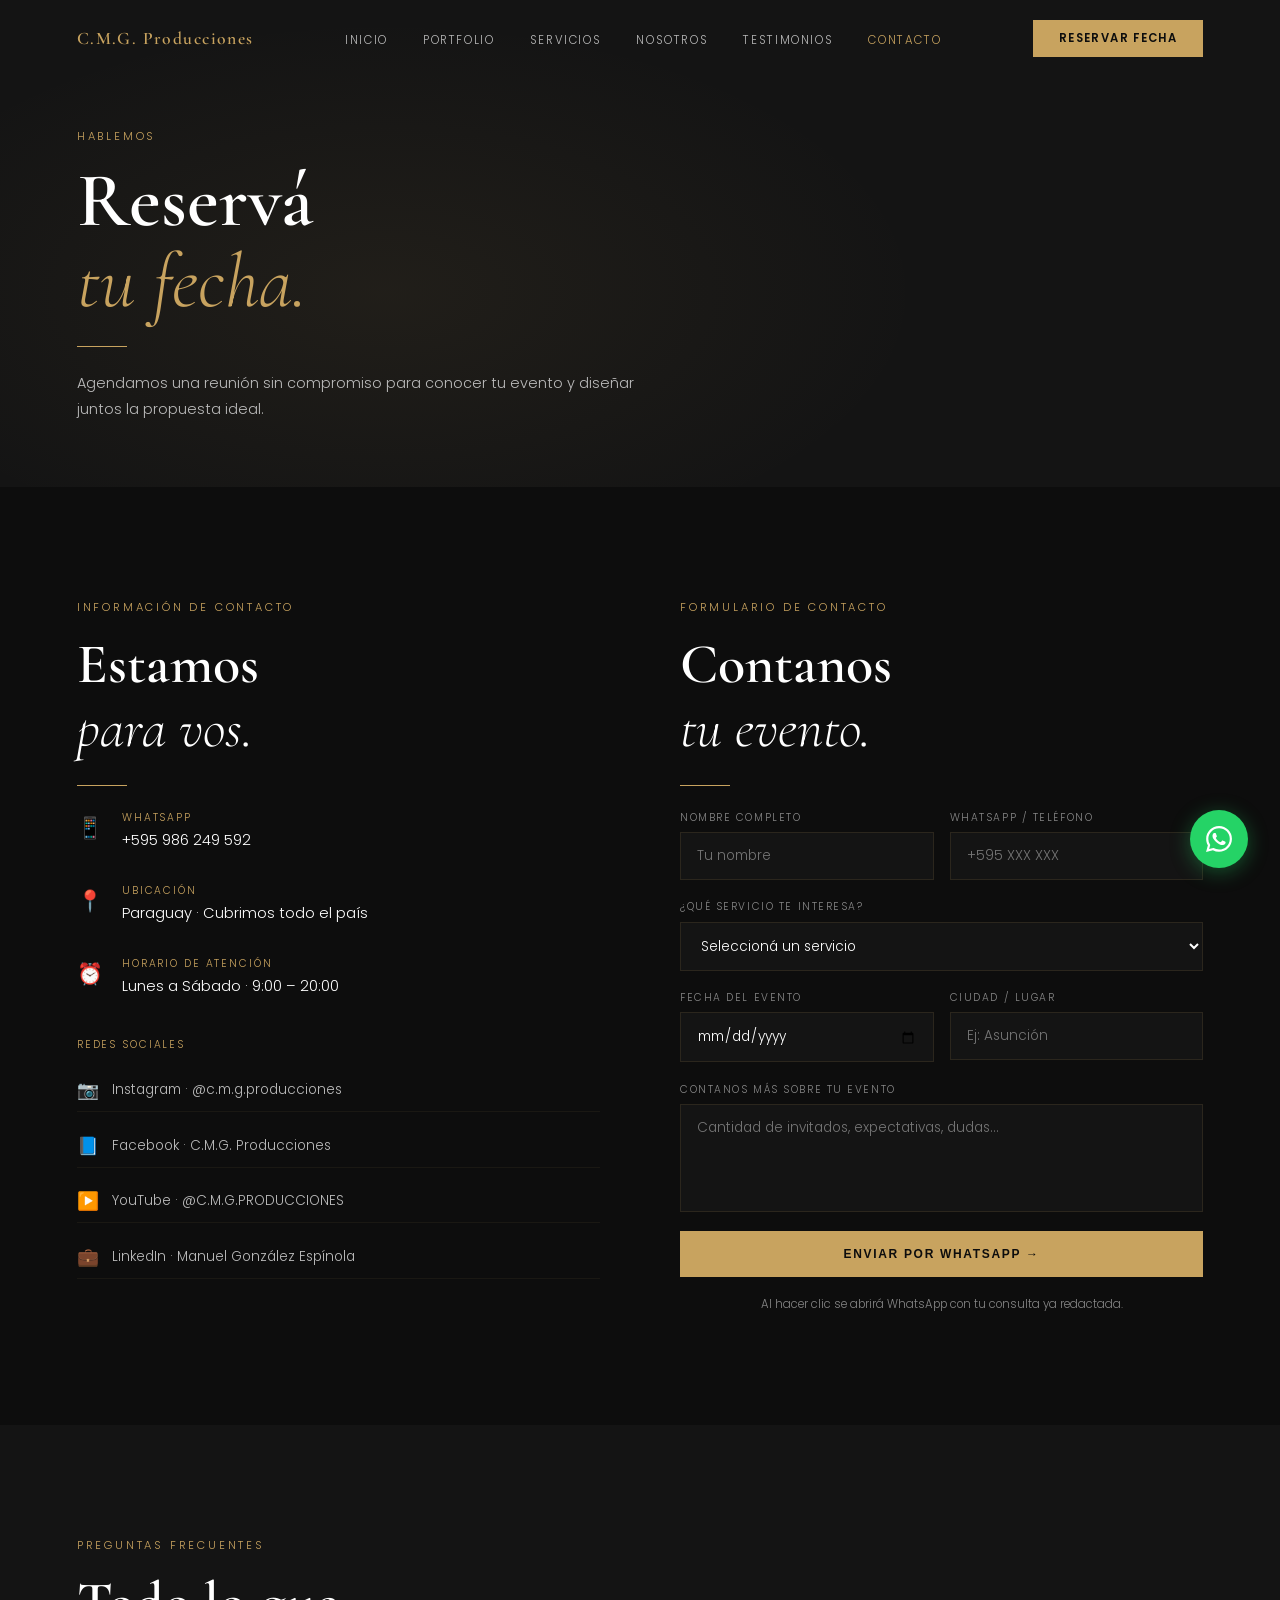
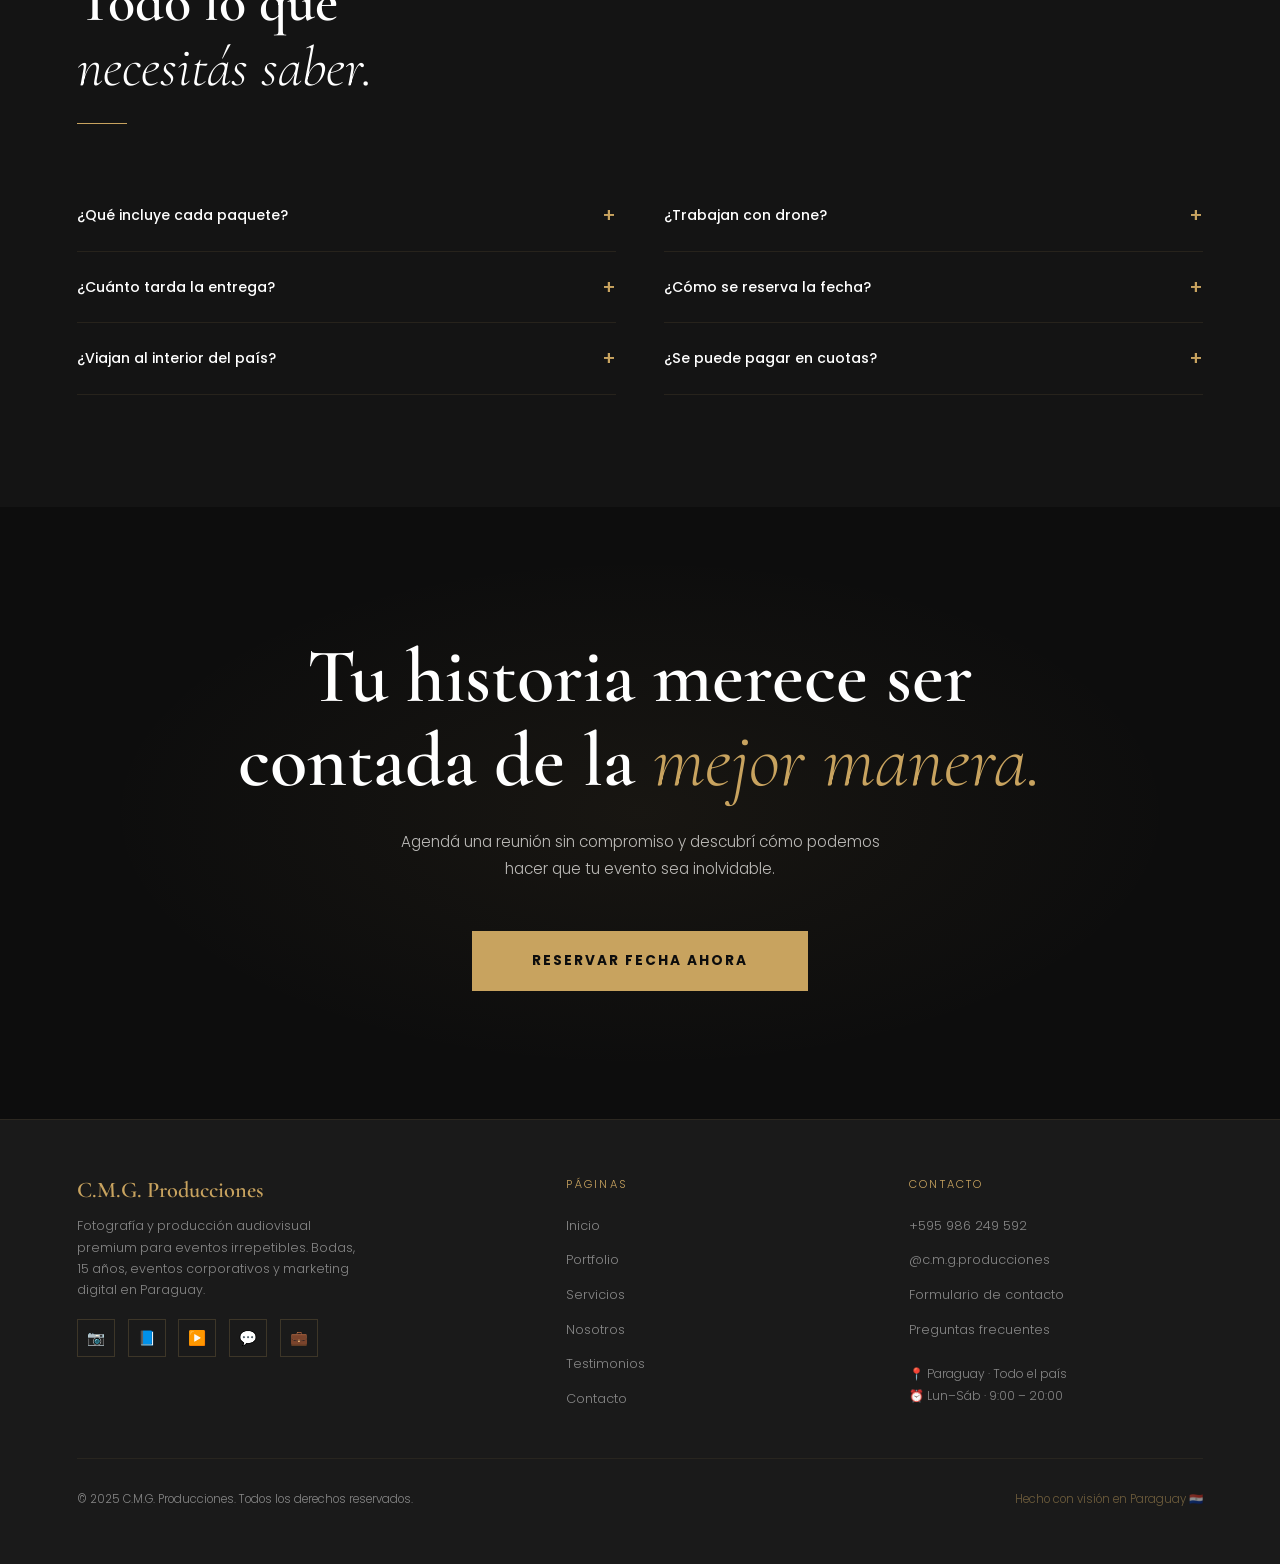
==== contacto.html @ 480449d8 "Add files via upload" ====
<!DOCTYPE html>
<html lang="es">
<head>
<meta charset="UTF-8">
<meta name="viewport" content="width=device-width, initial-scale=1.0">
<title>Contacto | C.M.G. Producciones</title>
<link rel="stylesheet" href="style.css">
<style>
#contacto-main{display:grid;grid-template-columns:1fr 1fr;gap:5rem;padding:7rem 6vw;background:var(--dark);}
.contact-info{display:flex;flex-direction:column;gap:2rem;}
.contact-item{display:flex;gap:1.2rem;align-items:flex-start;}
.contact-icon{font-size:1.3rem;flex-shrink:0;margin-top:2px;}
.contact-label{font-size:0.65rem;letter-spacing:0.18em;text-transform:uppercase;color:var(--gold);margin-bottom:4px;}
.contact-value{font-size:0.92rem;color:var(--white);}
.contact-value a{color:var(--white);text-decoration:none;transition:color 0.3s;}
.contact-value a:hover{color:var(--gold);}
.social-list{display:flex;flex-direction:column;gap:0.8rem;margin-top:1rem;}
.social-link{display:flex;align-items:center;gap:0.8rem;text-decoration:none;color:var(--gray-light);font-size:0.85rem;transition:color 0.3s;padding:0.5rem 0;border-bottom:1px solid rgba(200,163,95,0.07);}
.social-link:hover{color:var(--gold);}
.social-link span:first-child{font-size:1.1rem;}

/* Form */
.contact-form{display:flex;flex-direction:column;gap:1.2rem;}
.form-row{display:grid;grid-template-columns:1fr 1fr;gap:1rem;}
.form-group{display:flex;flex-direction:column;gap:0.4rem;}
.form-group label{font-size:0.65rem;letter-spacing:0.15em;text-transform:uppercase;color:var(--gray);}
.form-group input,.form-group select,.form-group textarea{background:var(--dark-2);border:1px solid rgba(200,163,95,0.12);color:var(--white);padding:13px 16px;font-family:'Poppins',sans-serif;font-size:0.85rem;font-weight:300;outline:none;transition:border-color 0.3s;width:100%;}
.form-group input:focus,.form-group select:focus,.form-group textarea:focus{border-color:var(--gold);}
.form-group select option{background:var(--dark-2);}
.form-group textarea{resize:none;}

/* FAQ */
#faq{padding:7rem 6vw;background:var(--dark-2);}
.faq-grid{display:grid;grid-template-columns:1fr 1fr;gap:3rem;margin-top:3.5rem;}
.faq-item{border-bottom:1px solid rgba(200,163,95,0.1);}
.faq-q{width:100%;background:none;border:none;color:var(--white);font-family:'Poppins',sans-serif;font-size:0.88rem;font-weight:500;text-align:left;padding:1.3rem 0;cursor:pointer;display:flex;justify-content:space-between;align-items:center;gap:1rem;transition:color 0.3s;}
.faq-q:hover{color:var(--gold);}
.faq-icon{color:var(--gold);font-size:1.2rem;flex-shrink:0;transition:transform 0.3s;}
.faq-a{max-height:0;overflow:hidden;font-size:0.82rem;color:var(--gray);line-height:1.85;transition:max-height 0.4s ease,padding 0.3s;}
.faq-item.open .faq-a{max-height:200px;padding-bottom:1.2rem;}
.faq-item.open .faq-icon{transform:rotate(45deg);}

/* CTA final */
#cta-final{padding:8rem 6vw;background:var(--dark);text-align:center;position:relative;overflow:hidden;}
#cta-final::before{content:'';position:absolute;inset:0;background:radial-gradient(ellipse 60% 60% at 50% 50%,rgba(200,163,95,0.06) 0%,transparent 70%);}
.cta-title{font-family:'Cormorant Garamond',serif;font-size:clamp(2.5rem,6vw,5rem);font-weight:600;line-height:1.1;margin-bottom:1.5rem;position:relative;}
.cta-title em{font-style:italic;color:var(--gold);font-weight:300;}
.cta-sub{font-size:0.95rem;color:var(--gray-light);max-width:500px;margin:0 auto 3rem;line-height:1.8;}
.btn-gold-lg{background:var(--gold);color:var(--dark);padding:20px 60px;font-size:0.85rem;letter-spacing:0.15em;text-transform:uppercase;font-weight:700;text-decoration:none;display:inline-block;transition:all 0.3s;position:relative;}
.btn-gold-lg:hover{background:var(--gold-light);transform:translateY(-3px);box-shadow:0 12px 40px rgba(200,163,95,0.3);}

@media(max-width:900px){#contacto-main{grid-template-columns:1fr;gap:4rem;}.faq-grid{grid-template-columns:1fr;}.form-row{grid-template-columns:1fr;}}
</style>
</head>
<body>
<div id="nav-placeholder"></div>

<div class="page-hero">
  <div class="page-hero-bg"></div>
  <div class="page-hero-content">
    <span class="page-eyebrow">Hablemos</span>
    <h1 class="page-title">Reservá<br><em>tu fecha.</em></h1>
    <div class="gold-bar"></div>
    <p class="section-desc">Agendamos una reunión sin compromiso para conocer tu evento y diseñar juntos la propuesta ideal.</p>
  </div>
</div>

<!-- CONTACTO MAIN -->
<div id="contacto-main">
  <div class="">
    <span class="eyebrow">Información de contacto</span>
    <h2 class="section-title">Estamos<br><em>para vos.</em></h2>
    <div class="gold-bar"></div>
    <div class="contact-info">
      <div class="contact-item">
        <span class="contact-icon">📱</span>
        <div>
          <div class="contact-label">WhatsApp</div>
          <div class="contact-value"><a href="https://wa.me/595986249592" target="_blank">+595 986 249 592</a></div>
        </div>
      </div>
      <div class="contact-item">
        <span class="contact-icon">📍</span>
        <div>
          <div class="contact-label">Ubicación</div>
          <div class="contact-value">Paraguay · Cubrimos todo el país</div>
        </div>
      </div>
      <div class="contact-item">
        <span class="contact-icon">⏰</span>
        <div>
          <div class="contact-label">Horario de atención</div>
          <div class="contact-value">Lunes a Sábado · 9:00 – 20:00</div>
        </div>
      </div>
    </div>
    <div style="margin-top:2.5rem;">
      <div class="contact-label" style="margin-bottom:1rem;">Redes sociales</div>
      <div class="social-list">
        <a href="https://www.instagram.com/c.m.g.producciones/" target="_blank" class="social-link"><span>📷</span> Instagram · @c.m.g.producciones</a>
        <a href="https://www.facebook.com/C.M.G.PRODUCCIONES" target="_blank" class="social-link"><span>📘</span> Facebook · C.M.G. Producciones</a>
        <a href="https://www.youtube.com/@C.M.G.PRODUCCIONES" target="_blank" class="social-link"><span>▶️</span> YouTube · @C.M.G.PRODUCCIONES</a>
        <a href="https://www.linkedin.com/in/manuelgonz%C3%A1lezesp%C3%ADnola/" target="_blank" class="social-link"><span>💼</span> LinkedIn · Manuel González Espínola</a>
      </div>
    </div>
  </div>
  <div class="">
    <span class="eyebrow">Formulario de contacto</span>
    <h2 class="section-title">Contanos<br><em>tu evento.</em></h2>
    <div class="gold-bar"></div>
    <div class="contact-form">
      <div class="form-row">
        <div class="form-group">
          <label>Nombre completo</label>
          <input type="text" id="f-nombre" placeholder="Tu nombre">
        </div>
        <div class="form-group">
          <label>WhatsApp / Teléfono</label>
          <input type="tel" id="f-tel" placeholder="+595 XXX XXX">
        </div>
      </div>
      <div class="form-group">
        <label>¿Qué servicio te interesa?</label>
        <select id="f-servicio">
          <option value="">Seleccioná un servicio</option>
          <option>Fotografía de Boda</option>
          <option>Fotografía de 15 Años</option>
          <option>Evento Corporativo</option>
          <option>Producción Audiovisual / Video</option>
          <option>Fotobook / Álbum Premium</option>
          <option>Social Media Management</option>
          <option>Varios servicios</option>
        </select>
      </div>
      <div class="form-row">
        <div class="form-group">
          <label>Fecha del evento</label>
          <input type="date" id="f-fecha">
        </div>
        <div class="form-group">
          <label>Ciudad / Lugar</label>
          <input type="text" id="f-ciudad" placeholder="Ej: Asunción">
        </div>
      </div>
      <div class="form-group">
        <label>Contanos más sobre tu evento</label>
        <textarea rows="4" id="f-detalle" placeholder="Cantidad de invitados, expectativas, dudas..."></textarea>
      </div>
      <button onclick="enviarWA()" class="btn-gold" style="border:none;cursor:pointer;width:100%;text-align:center;padding:16px;">
        Enviar por WhatsApp →
      </button>
      <p style="font-size:0.72rem;color:var(--gray);text-align:center;">Al hacer clic se abrirá WhatsApp con tu consulta ya redactada.</p>
    </div>
  </div>
</div>

<!-- FAQ -->
<section id="faq">
  <div class="">
    <span class="eyebrow">Preguntas Frecuentes</span>
    <h2 class="section-title">Todo lo que<br><em>necesitás saber.</em></h2>
    <div class="gold-bar"></div>
  </div>
  <div class="faq-grid">
    <div>
      <div class="faq-item">
        <button class="faq-q" onclick="toggleFaq(this)">¿Qué incluye cada paquete? <span class="faq-icon">+</span></button>
        <div class="faq-a">Cada paquete es personalizable. Incluye cobertura fotográfica, edición y galería digital. Los paquetes superiores agregan video cinemático, drone y álbum físico.</div>
      </div>
      <div class="faq-item">
        <button class="faq-q" onclick="toggleFaq(this)">¿Cuánto tarda la entrega? <span class="faq-icon">+</span></button>
        <div class="faq-a">Fotos editadas: 15-20 días hábiles. Videos cinematográficos: 30 días. Álbumes físicos: 45 días. Los plazos se acuerdan al contratar.</div>
      </div>
      <div class="faq-item">
        <button class="faq-q" onclick="toggleFaq(this)">¿Viajan al interior del país? <span class="faq-icon">+</span></button>
        <div class="faq-a">Sí. Cubrimos eventos en todo el Paraguay. Los gastos de traslado y alojamiento se cotizan por separado según la distancia.</div>
      </div>
    </div>
    <div>
      <div class="faq-item">
        <button class="faq-q" onclick="toggleFaq(this)">¿Trabajan con drone? <span class="faq-icon">+</span></button>
        <div class="faq-a">Sí, contamos con equipo DJI profesional. La cobertura con drone está disponible como complemento en todos los paquetes.</div>
      </div>
      <div class="faq-item">
        <button class="faq-q" onclick="toggleFaq(this)">¿Cómo se reserva la fecha? <span class="faq-icon">+</span></button>
        <div class="faq-a">Con el pago de una seña acordada al firmar el contrato. Una vez confirmada, la fecha queda bloqueada exclusivamente para tu evento.</div>
      </div>
      <div class="faq-item">
        <button class="faq-q" onclick="toggleFaq(this)">¿Se puede pagar en cuotas? <span class="faq-icon">+</span></button>
        <div class="faq-a">Sí. Manejamos facilidades de pago. Consultanos y armamos un plan que se ajuste a tus posibilidades sin perder la fecha.</div>
      </div>
    </div>
  </div>
</section>

<!-- CTA FINAL -->
<section id="cta-final">
  <div class="">
    <h2 class="cta-title">Tu historia merece ser<br>contada de la <em>mejor manera.</em></h2>
    <p class="cta-sub">Agendá una reunión sin compromiso y descubrí cómo podemos hacer que tu evento sea inolvidable.</p>
    <a href="https://wa.me/595986249592?text=Hola%2C%20quiero%20reservar%20mi%20fecha%20%F0%9F%93%B8" target="_blank" class="btn-gold-lg">Reservar Fecha Ahora</a>
  </div>
</section>

<div id="footer-placeholder"></div>
<div id="wa-placeholder"></div>
<script src="components.js"></script>
<script>
document.getElementById('nav-placeholder').outerHTML = navHTML('contacto.html');
document.getElementById('footer-placeholder').outerHTML = footerHTML();
document.getElementById('wa-placeholder').outerHTML = waFloat();
document.body.insertAdjacentHTML('beforeend', sharedScripts());

function enviarWA(){
  const n=document.getElementById('f-nombre').value||'Sin nombre';
  const t=document.getElementById('f-tel').value||'No indicado';
  const s=document.getElementById('f-servicio').value||'No seleccionado';
  const f=document.getElementById('f-fecha').value||'A confirmar';
  const c=document.getElementById('f-ciudad').value||'No indicada';
  const d=document.getElementById('f-detalle').value||'';
  const msg=`Hola! Les escribo desde su web 👋\n\n*Nombre:* ${n}\n*Tel:* ${t}\n*Servicio:* ${s}\n*Fecha:* ${f}\n*Ciudad:* ${c}\n*Detalle:* ${d}`;
  window.open(`https://wa.me/595986249592?text=${encodeURIComponent(msg)}`, '_blank');
}
function toggleFaq(btn){
  const item=btn.parentElement;
  const wasOpen=item.classList.contains('open');
  document.querySelectorAll('.faq-item').forEach(i=>i.classList.remove('open'));
  if(!wasOpen)item.classList.add('open');
}
</script>
</body>
</html>
---- style.css ----
@import url('https://fonts.googleapis.com/css2?family=Cormorant+Garamond:ital,wght@0,300;0,400;0,600;1,300;1,400;1,600&family=Poppins:wght@300;400;500;600;700&display=swap');

:root {
  --gold: #C8A35F;
  --gold-light: #dfc08a;
  --gold-dim: rgba(200,163,95,0.15);
  --dark: #0D0D0D;
  --dark-2: #141414;
  --dark-3: #1a1a1a;
  --dark-4: #222;
  --white: #FFFFFF;
  --gray: #888;
  --gray-light: #bbb;
}

* { margin: 0; padding: 0; box-sizing: border-box; }
html { scroll-behavior: smooth; }
body {
  background: var(--dark);
  color: var(--white);
  font-family: 'Poppins', sans-serif;
  font-weight: 300;
  overflow-x: hidden;
}

/* ── NAV ── */
nav {
  position: fixed; top: 0; width: 100%; z-index: 200;
  padding: 20px 6vw;
  display: flex; justify-content: space-between; align-items: center;
  transition: background 0.4s, padding 0.4s;
}
nav.scrolled {
  background: rgba(13,13,13,0.96);
  backdrop-filter: blur(14px);
  padding: 14px 6vw;
  border-bottom: 1px solid rgba(200,163,95,0.1);
}
.nav-logo {
  font-family: 'Cormorant Garamond', serif;
  font-size: 1.1rem; font-weight: 600;
  letter-spacing: 0.08em; color: var(--gold);
  text-decoration: none;
}
.nav-links { display: flex; gap: 2.2rem; list-style: none; }
.nav-links a {
  color: var(--gray-light); font-size: 0.72rem;
  letter-spacing: 0.14em; text-transform: uppercase;
  text-decoration: none; transition: color 0.3s;
}
.nav-links a:hover, .nav-links a.active { color: var(--gold); }
.nav-cta {
  background: var(--gold); color: var(--dark);
  padding: 10px 26px; font-size: 0.72rem;
  letter-spacing: 0.12em; text-transform: uppercase;
  font-weight: 600; text-decoration: none; transition: all 0.3s;
}
.nav-cta:hover { background: var(--gold-light); }
.nav-toggle {
  display: none; flex-direction: column; gap: 5px;
  cursor: pointer; background: none; border: none; padding: 4px;
}
.nav-toggle span { width: 24px; height: 1px; background: var(--white); display: block; }
.mobile-menu {
  display: none;
  position: fixed; top: 60px; left: 0; right: 0; z-index: 199;
  background: rgba(13,13,13,0.98);
  backdrop-filter: blur(14px);
  padding: 2rem 6vw;
  flex-direction: column; gap: 1.5rem;
  border-bottom: 1px solid rgba(200,163,95,0.1);
}
.mobile-menu.open { display: flex; }
.mobile-menu a {
  color: var(--gray-light); font-size: 0.85rem;
  letter-spacing: 0.12em; text-transform: uppercase;
  text-decoration: none; transition: color 0.3s;
}
.mobile-menu a:hover { color: var(--gold); }

/* ── PAGE HERO (interior pages) ── */
.page-hero {
  min-height: 45vh;
  display: flex; align-items: flex-end;
  padding: 0 6vw 4rem;
  position: relative; overflow: hidden;
  background: var(--dark-2);
  margin-top: 0;
}
.page-hero-bg {
  position: absolute; inset: 0;
  background: radial-gradient(ellipse 60% 80% at 30% 60%, rgba(200,163,95,0.07) 0%, transparent 70%);
}
.page-hero-content { position: relative; z-index: 1; padding-top: 8rem; }
.page-eyebrow {
  font-size: 0.7rem; letter-spacing: 0.25em;
  text-transform: uppercase; color: var(--gold);
  margin-bottom: 1rem; display: block;
}
.page-title {
  font-family: 'Cormorant Garamond', serif;
  font-size: clamp(2.5rem, 6vw, 5rem);
  font-weight: 600; line-height: 1.05;
}
.page-title em { font-style: italic; color: var(--gold); font-weight: 300; }
.gold-bar { width: 50px; height: 1px; background: var(--gold); margin: 1.5rem 0; }

/* ── SECTION ── */
section { padding: 6rem 6vw; }
.eyebrow {
  font-size: 0.7rem; letter-spacing: 0.25em;
  text-transform: uppercase; color: var(--gold);
  margin-bottom: 1rem; display: block;
}
.section-title {
  font-family: 'Cormorant Garamond', serif;
  font-size: clamp(2rem, 4.5vw, 3.5rem);
  font-weight: 600; line-height: 1.15;
}
.section-title em { font-style: italic; font-weight: 300; }
.section-desc { color: var(--gray-light); font-size: 0.9rem; line-height: 1.8; max-width: 560px; }

/* ── BUTTONS ── */
.btn-gold {
  background: var(--gold); color: var(--dark);
  padding: 14px 38px; font-size: 0.75rem;
  letter-spacing: 0.14em; text-transform: uppercase;
  font-weight: 600; text-decoration: none;
  transition: all 0.3s; display: inline-block;
}
.btn-gold:hover { background: var(--gold-light); transform: translateY(-2px); }
.btn-outline {
  background: transparent; color: var(--white);
  padding: 14px 38px; font-size: 0.75rem;
  letter-spacing: 0.14em; text-transform: uppercase;
  border: 1px solid rgba(255,255,255,0.25);
  text-decoration: none; transition: all 0.3s; display: inline-block;
}
.btn-outline:hover { border-color: var(--gold); color: var(--gold); }

/* ── WA FLOAT ── */
.wa-float {
  position: fixed; bottom: 2rem; right: 2rem; z-index: 999;
  display: flex; flex-direction: column; align-items: flex-end; gap: 0.8rem;
}
.wa-tooltip {
  background: var(--dark-2);
  border: 1px solid rgba(37,211,102,0.2);
  color: var(--white); padding: 10px 16px;
  font-size: 0.75rem; white-space: nowrap;
  opacity: 0; pointer-events: none;
  transform: translateX(8px); transition: all 0.3s;
}
.wa-float:hover .wa-tooltip { opacity: 1; transform: translateX(0); }
.wa-btn {
  width: 58px; height: 58px; background: #25D366;
  border-radius: 50%; display: flex; align-items: center;
  justify-content: center; text-decoration: none;
  box-shadow: 0 4px 20px rgba(37,211,102,0.35);
  transition: transform 0.3s;
  animation: wap 2.5s infinite;
}
.wa-btn:hover { transform: scale(1.08); }
@keyframes wap {
  0%,100% { box-shadow: 0 4px 20px rgba(37,211,102,0.35); }
  50% { box-shadow: 0 4px 30px rgba(37,211,102,0.6), 0 0 0 8px rgba(37,211,102,0.06); }
}

/* ── FOOTER ── */
footer {
  background: var(--dark-3);
  border-top: 1px solid rgba(200,163,95,0.1);
  padding: 3.5rem 6vw;
}
.footer-inner {
  display: grid; grid-template-columns: 1.5fr 1fr 1fr;
  gap: 3rem; margin-bottom: 3rem;
}
.footer-brand-name {
  font-family: 'Cormorant Garamond', serif;
  font-size: 1.4rem; font-weight: 600; color: var(--gold); margin-bottom: 0.5rem;
}
.footer-brand-desc { font-size: 0.78rem; color: var(--gray); line-height: 1.7; max-width: 280px; margin-top: 0.8rem; }
.footer-col-title { font-size: 0.7rem; letter-spacing: 0.2em; text-transform: uppercase; color: var(--gold); margin-bottom: 1.2rem; }
.footer-links { list-style: none; display: flex; flex-direction: column; gap: 0.6rem; }
.footer-links a { font-size: 0.8rem; color: var(--gray); text-decoration: none; transition: color 0.3s; }
.footer-links a:hover { color: var(--gold); }
.footer-social { display: flex; gap: 0.8rem; margin-top: 1.2rem; }
.footer-soc-btn {
  width: 38px; height: 38px;
  border: 1px solid rgba(200,163,95,0.2);
  display: flex; align-items: center; justify-content: center;
  font-size: 0.9rem; text-decoration: none; transition: all 0.3s;
}
.footer-soc-btn:hover { border-color: var(--gold); background: rgba(200,163,95,0.1); }
.footer-bottom {
  border-top: 1px solid rgba(200,163,95,0.08);
  padding-top: 2rem;
  display: flex; justify-content: space-between; align-items: center; flex-wrap: wrap; gap: 1rem;
}
.footer-copy { font-size: 0.72rem; color: var(--gray); }
.footer-country { font-size: 0.72rem; color: rgba(200,163,95,0.5); }

/* ── ANIMATIONS ── */
.fu { opacity: 1; transform: translateY(0); }
.fu.vis { opacity: 1; transform: translateY(0); }

/* ── RESPONSIVE ── */
@media (max-width: 900px) {
  .nav-links, .nav-cta { display: none; }
  .nav-toggle { display: flex; }
  .footer-inner { grid-template-columns: 1fr 1fr; }
}
@media (max-width: 600px) {
  section { padding: 4rem 5vw; }
  .footer-inner { grid-template-columns: 1fr; }
  .footer-bottom { flex-direction: column; text-align: center; }
}
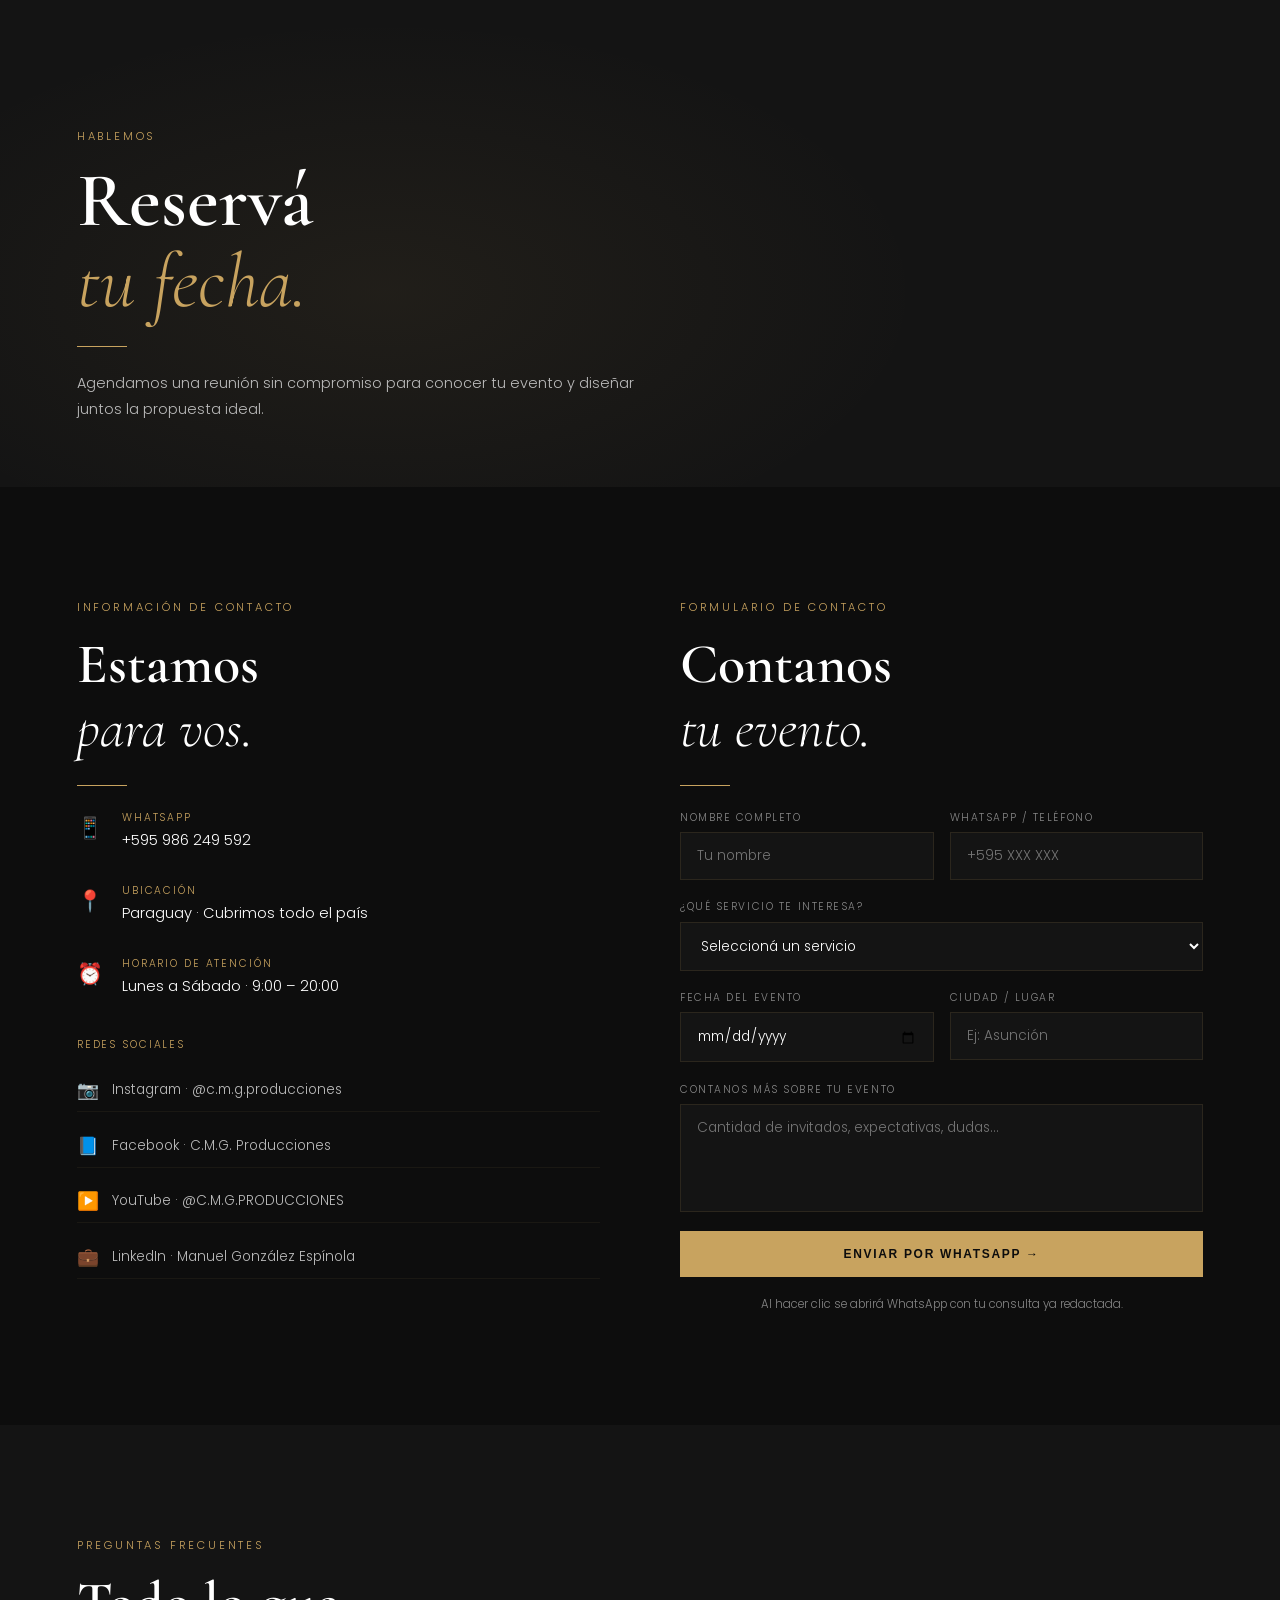
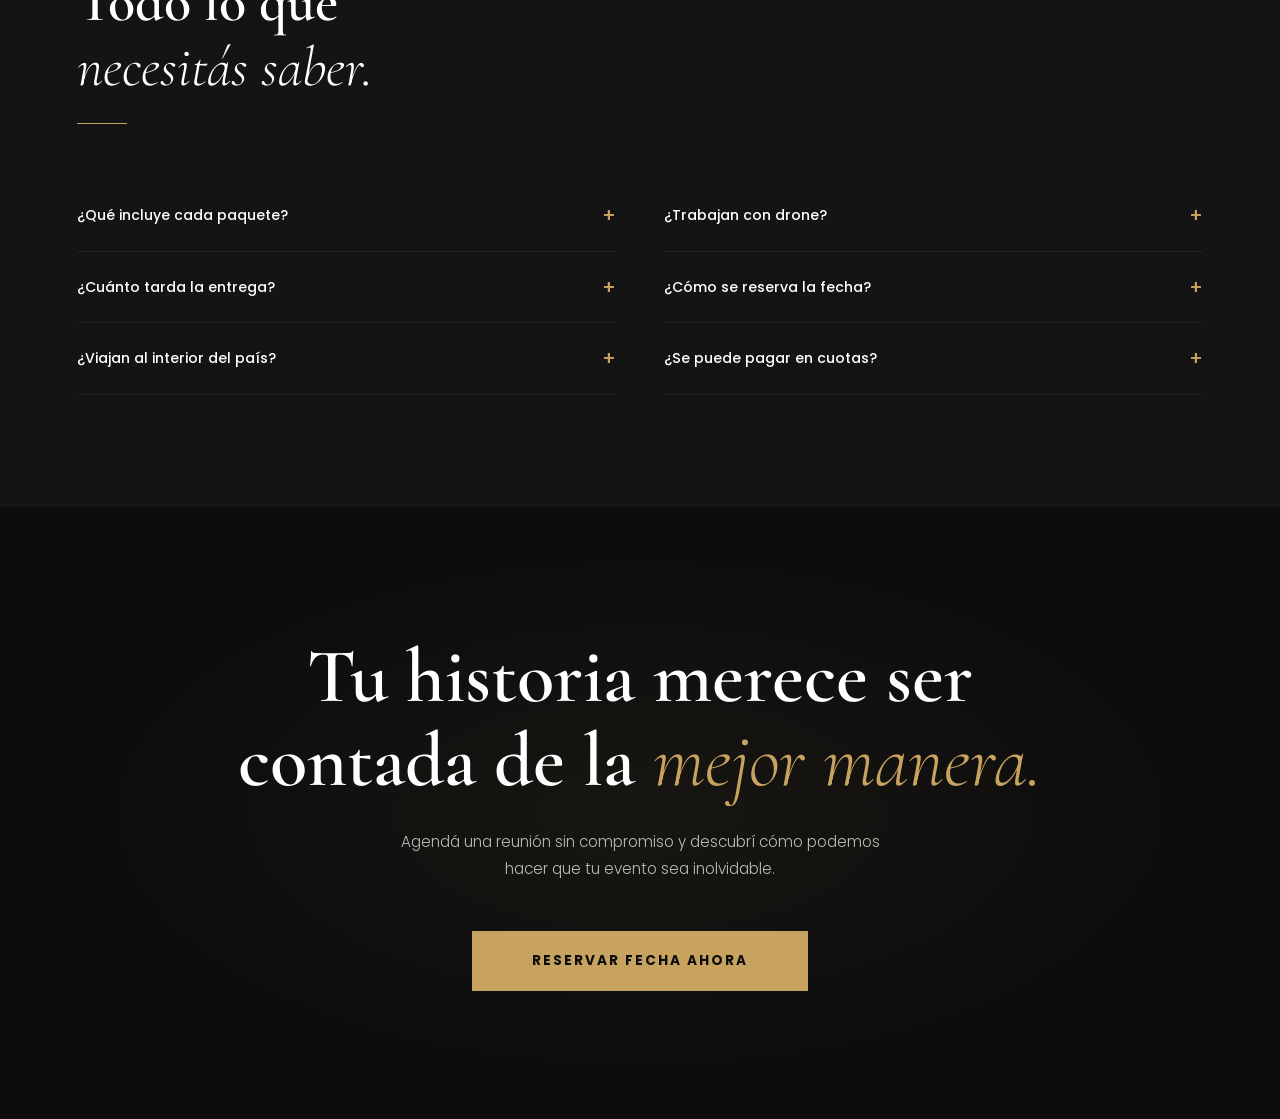
==== commit 0f2d0a92: "Add files via upload" ====
--- a/contacto.html
+++ b/contacto.html
@@ -2,6 +2,12 @@
 <html lang="es">
 <head>
 <meta charset="UTF-8">
+  <!-- ══ SEGURIDAD ══ -->
+  <meta http-equiv="X-Frame-Options" content="DENY">
+  <meta http-equiv="X-Content-Type-Options" content="nosniff">
+  <meta http-equiv="X-XSS-Protection" content="1; mode=block">
+  <meta http-equiv="Referrer-Policy" content="strict-origin-when-cross-origin">
+  <meta name="robots" content="index, follow, max-snippet:-1, max-image-preview:large">
 <meta name="viewport" content="width=device-width, initial-scale=1.0">
 <title>Contacto | C.M.G. Producciones</title>
 <link rel="stylesheet" href="style.css">
@@ -76,7 +82,7 @@
         <span class="contact-icon">📱</span>
         <div>
           <div class="contact-label">WhatsApp</div>
-          <div class="contact-value"><a href="https://wa.me/595986249592" target="_blank">+595 986 249 592</a></div>
+          <div class="contact-value"><a href="https://wa.me/595986249592" target="_blank" rel="noopener noreferrer">+595 986 249 592</a></div>
         </div>
       </div>
       <div class="contact-item">
@@ -97,10 +103,10 @@
     <div style="margin-top:2.5rem;">
       <div class="contact-label" style="margin-bottom:1rem;">Redes sociales</div>
       <div class="social-list">
-        <a href="https://www.instagram.com/c.m.g.producciones/" target="_blank" class="social-link"><span>📷</span> Instagram · @c.m.g.producciones</a>
-        <a href="https://www.facebook.com/C.M.G.PRODUCCIONES" target="_blank" class="social-link"><span>📘</span> Facebook · C.M.G. Producciones</a>
-        <a href="https://www.youtube.com/@C.M.G.PRODUCCIONES" target="_blank" class="social-link"><span>▶️</span> YouTube · @C.M.G.PRODUCCIONES</a>
-        <a href="https://www.linkedin.com/in/manuelgonz%C3%A1lezesp%C3%ADnola/" target="_blank" class="social-link"><span>💼</span> LinkedIn · Manuel González Espínola</a>
+        <a href="https://www.instagram.com/c.m.g.producciones/" target="_blank" rel="noopener noreferrer" class="social-link"><span>📷</span> Instagram · @c.m.g.producciones</a>
+        <a href="https://www.facebook.com/C.M.G.PRODUCCIONES" target="_blank" rel="noopener noreferrer" class="social-link"><span>📘</span> Facebook · C.M.G. Producciones</a>
+        <a href="https://www.youtube.com/@C.M.G.PRODUCCIONES" target="_blank" rel="noopener noreferrer" class="social-link"><span>▶️</span> YouTube · @C.M.G.PRODUCCIONES</a>
+        <a href="https://www.linkedin.com/in/manuelgonz%C3%A1lezesp%C3%ADnola/" target="_blank" rel="noopener noreferrer" class="social-link"><span>💼</span> LinkedIn · Manuel González Espínola</a>
       </div>
     </div>
   </div>
@@ -198,27 +204,42 @@
   <div class="">
     <h2 class="cta-title">Tu historia merece ser<br>contada de la <em>mejor manera.</em></h2>
     <p class="cta-sub">Agendá una reunión sin compromiso y descubrí cómo podemos hacer que tu evento sea inolvidable.</p>
-    <a href="https://wa.me/595986249592?text=Hola%2C%20quiero%20reservar%20mi%20fecha%20%F0%9F%93%B8" target="_blank" class="btn-gold-lg">Reservar Fecha Ahora</a>
+    <a href="https://wa.me/595986249592?text=Hola%2C%20quiero%20reservar%20mi%20fecha%20%F0%9F%93%B8" target="_blank" rel="noopener noreferrer" class="btn-gold-lg">Reservar Fecha Ahora</a>
   </div>
 </section>
 
 <div id="footer-placeholder"></div>
 <div id="wa-placeholder"></div>
-<script src="components.js"></script>
+<script src="components.js" defer></script>
 <script>
 document.getElementById('nav-placeholder').outerHTML = navHTML('contacto.html');
 document.getElementById('footer-placeholder').outerHTML = footerHTML();
 document.getElementById('wa-placeholder').outerHTML = waFloat();
 document.body.insertAdjacentHTML('beforeend', sharedScripts());
 
+function sanitize(str) {
+  // Remove HTML tags and dangerous characters to prevent XSS
+  return str.replace(/<[^>]*>/g, '')
+            .replace(/[<>"'`]/g, '')
+            .trim()
+            .substring(0, 500); // max 500 chars per field
+}
 function enviarWA(){
-  const n=document.getElementById('f-nombre').value||'Sin nombre';
-  const t=document.getElementById('f-tel').value||'No indicado';
-  const s=document.getElementById('f-servicio').value||'No seleccionado';
-  const f=document.getElementById('f-fecha').value||'A confirmar';
-  const c=document.getElementById('f-ciudad').value||'No indicada';
-  const d=document.getElementById('f-detalle').value||'';
-  const msg=`Hola! Les escribo desde su web 👋\n\n*Nombre:* ${n}\n*Tel:* ${t}\n*Servicio:* ${s}\n*Fecha:* ${f}\n*Ciudad:* ${c}\n*Detalle:* ${d}`;
+  const n = sanitize(document.getElementById('f-nombre').value) || 'Sin nombre';
+  const t = sanitize(document.getElementById('f-tel').value) || 'No indicado';
+  const s = sanitize(document.getElementById('f-servicio').value) || 'No seleccionado';
+  const f = sanitize(document.getElementById('f-fecha').value) || 'A confirmar';
+  const c = sanitize(document.getElementById('f-ciudad').value) || 'No indicada';
+  const d = sanitize(document.getElementById('f-detalle').value) || '';
+  // Rate limiting - prevent spam submissions
+  const lastSubmit = localStorage.getItem('cmg_last_submit');
+  const now = Date.now();
+  if (lastSubmit && (now - parseInt(lastSubmit)) < 30000) {
+    alert('Por favor esperá 30 segundos antes de enviar otro mensaje.');
+    return;
+  }
+  localStorage.setItem('cmg_last_submit', now.toString());
+  const msg = `Hola! Les escribo desde su web 👋\n\n*Nombre:* ${n}\n*Tel:* ${t}\n*Servicio:* ${s}\n*Fecha:* ${f}\n*Ciudad:* ${c}\n*Detalle:* ${d}`;
   window.open(`https://wa.me/595986249592?text=${encodeURIComponent(msg)}`, '_blank');
 }
 function toggleFaq(btn){
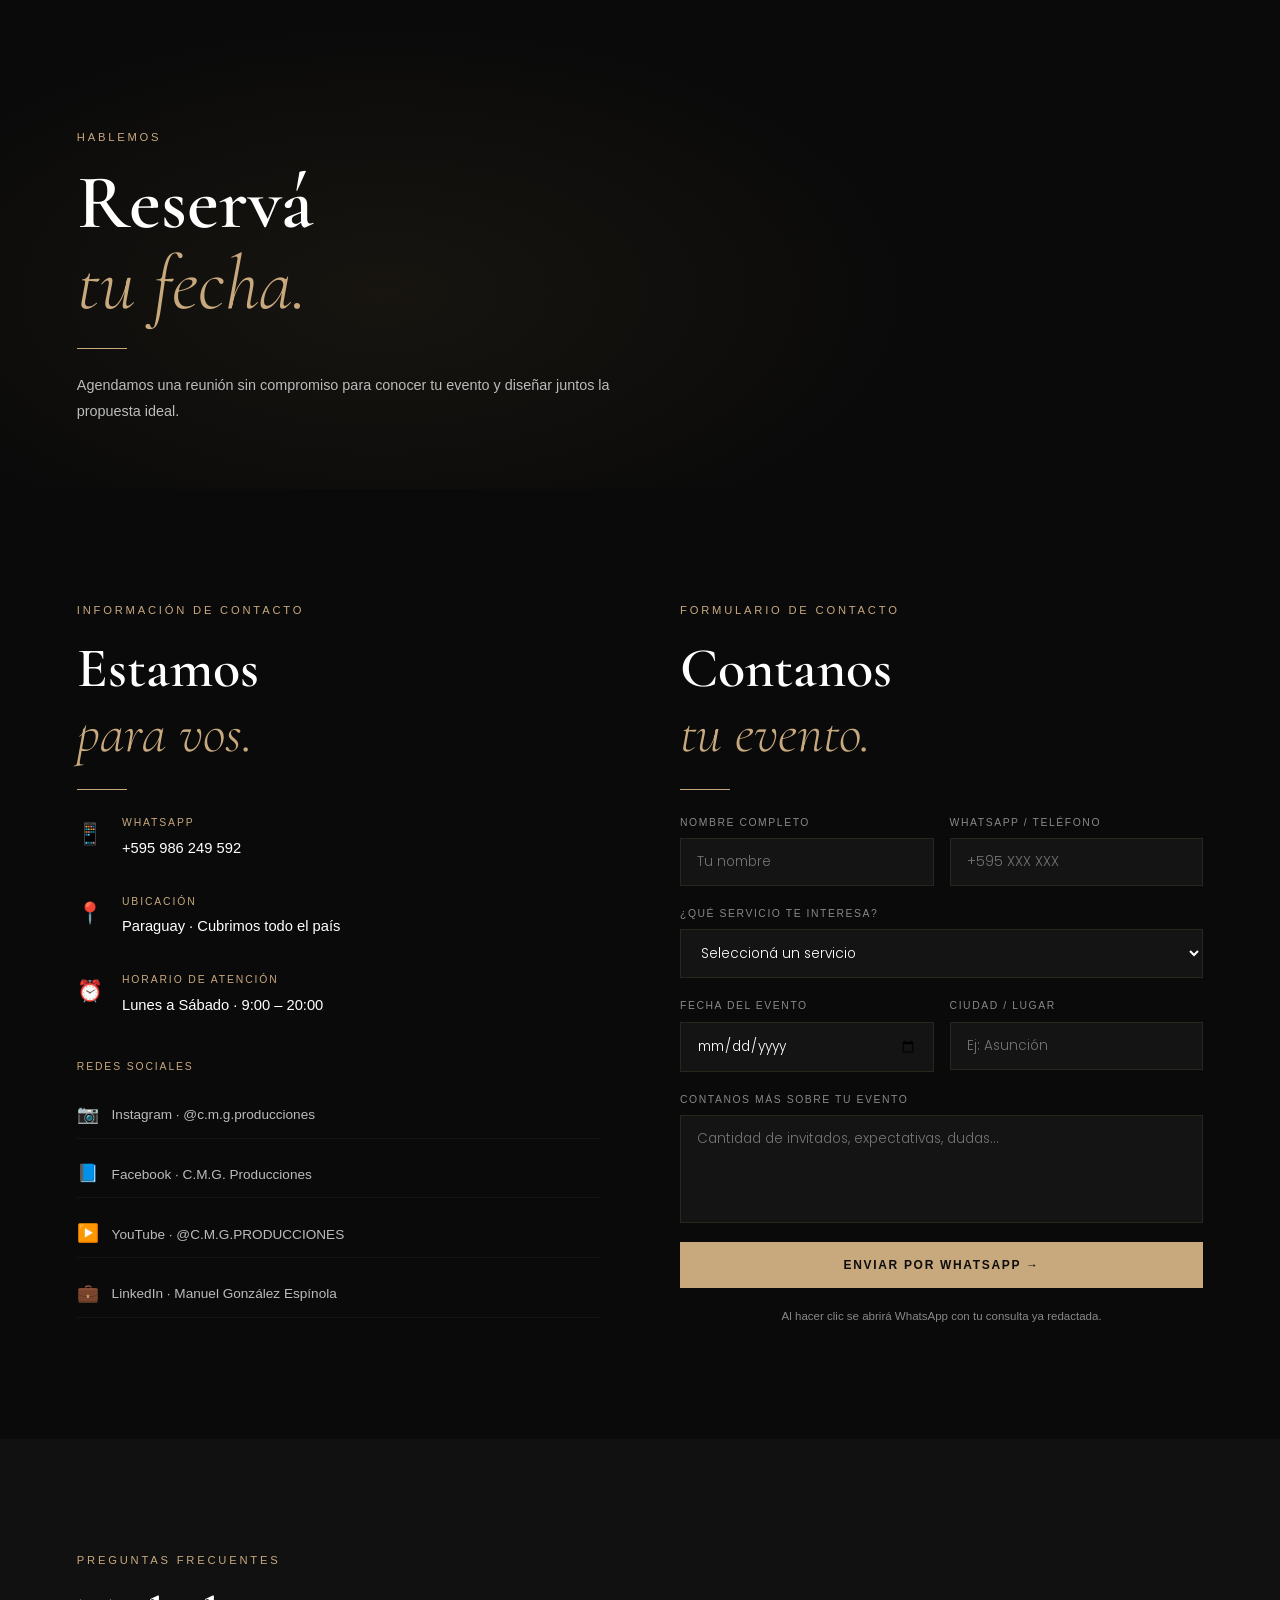
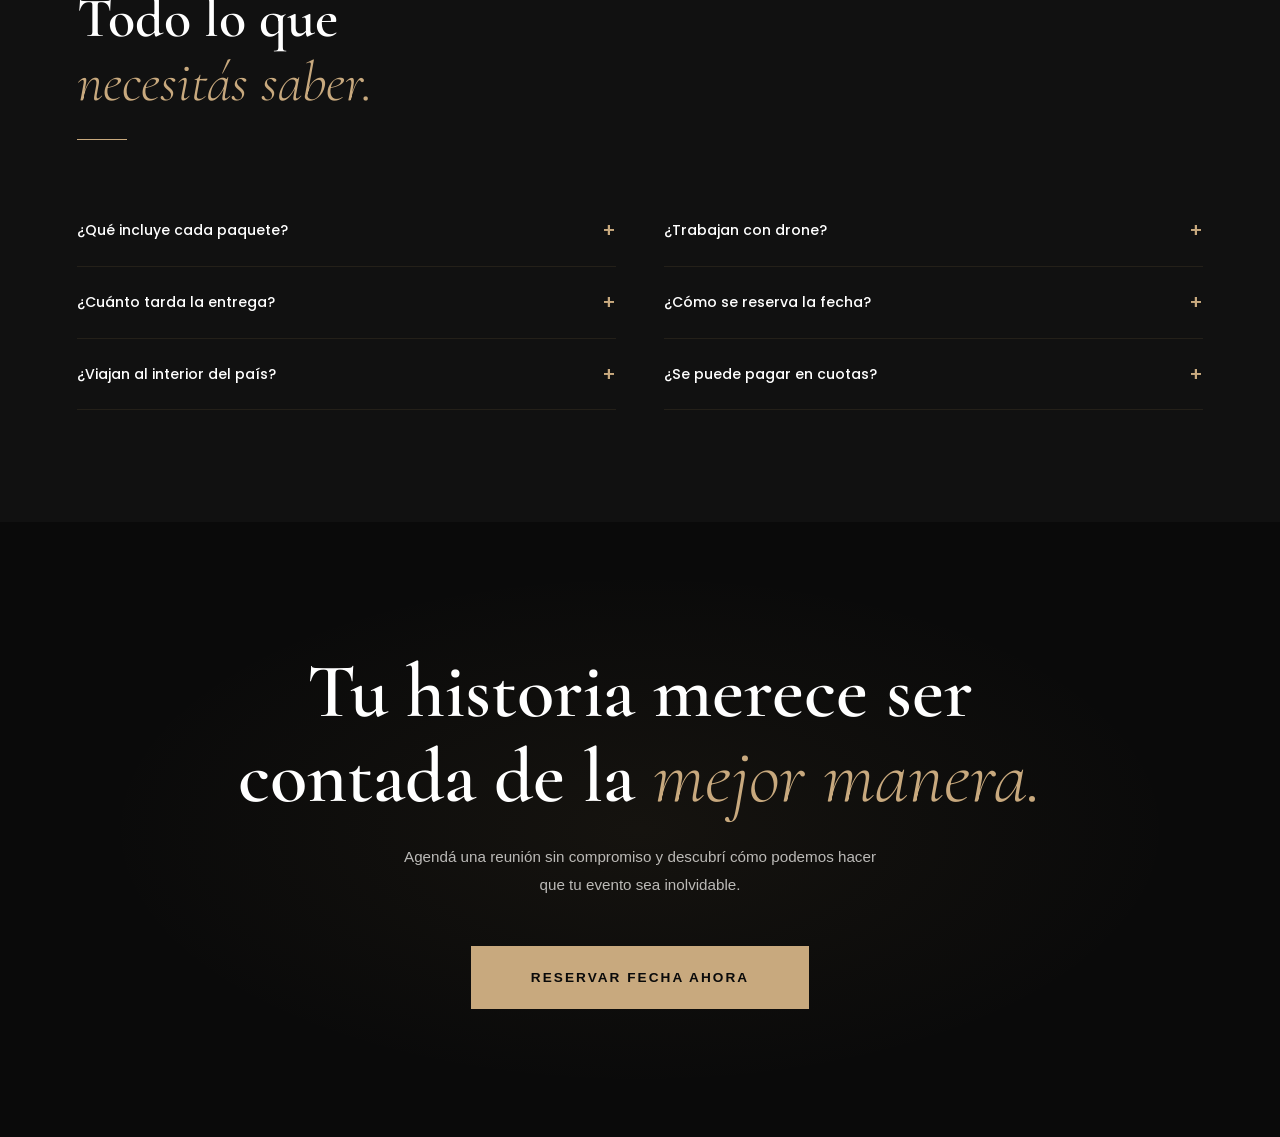
==== commit e3bf9840: "Add files via upload" ====
--- a/contacto.html
+++ b/contacto.html
@@ -56,6 +56,45 @@
 .btn-gold-lg:hover{background:var(--gold-light);transform:translateY(-3px);box-shadow:0 12px 40px rgba(200,163,95,0.3);}
 
 @media(max-width:900px){#contacto-main{grid-template-columns:1fr;gap:4rem;}.faq-grid{grid-template-columns:1fr;}.form-row{grid-template-columns:1fr;}}
+
+:root {
+  --cream: #C8A97E;
+  --cream-light: #dfc4a0;
+  --bg: #0A0A0A;
+  --bg2: #111111;
+  --bg3: #181818;
+  --text: #E8E8E8;
+  --text-muted: #888;
+}
+body { font-family: 'Inter', sans-serif; }
+
+/* Page hero upgrade */
+.page-hero { min-height: 50vh; background: var(--bg) !important; }
+.page-eyebrow { color: var(--cream) !important; }
+.page-title em { color: var(--cream) !important; }
+.gold-bar { background: var(--cream) !important; }
+.eyebrow { color: var(--cream) !important; }
+.section-title em { color: var(--cream); }
+
+/* Reveal animation */
+.reveal { opacity: 0; transform: translateY(24px); transition: opacity 0.8s ease, transform 0.8s ease; }
+.reveal.visible { opacity: 1; transform: translateY(0); }
+.reveal-d1 { transition-delay: 0.1s; }
+.reveal-d2 { transition-delay: 0.2s; }
+
+#contacto-main { background: var(--bg) !important; }
+.contact-label { color: var(--cream) !important; }
+.contact-icon { color: var(--cream) !important; }
+.social-link:hover { color: var(--cream) !important; }
+.form-group input:focus,.form-group select:focus,.form-group textarea:focus { border-color: var(--cream) !important; }
+.btn-gold { background: var(--cream) !important; }
+#faq { background: var(--bg2) !important; }
+.faq-icon { color: var(--cream) !important; }
+.faq-q:hover { color: var(--cream) !important; }
+#cta-final { background: var(--bg) !important; }
+.cta-title em { color: var(--cream) !important; }
+.btn-gold-lg { background: var(--cream) !important; color: var(--bg) !important; }
+.btn-gold-lg:hover { background: var(--cream-light) !important; }
 </style>
 </head>
 <body>
--- a/style.css
+++ b/style.css
@@ -13,14 +13,15 @@
   --gray-light: #bbb;
 }
 
-* { margin: 0; padding: 0; box-sizing: border-box; }
-html { scroll-behavior: smooth; }
+* { margin:0; padding:0; box-sizing:border-box; }
+html { scroll-behavior:smooth; }
 body {
   background: var(--dark);
   color: var(--white);
   font-family: 'Poppins', sans-serif;
   font-weight: 300;
   overflow-x: hidden;
+  line-height: 1.7;
 }
 
 /* ── NAV ── */
@@ -60,32 +61,47 @@
   display: none; flex-direction: column; gap: 5px;
   cursor: pointer; background: none; border: none; padding: 4px;
 }
-.nav-toggle span { width: 24px; height: 1px; background: var(--white); display: block; }
+.nav-toggle span { width: 24px; height: 1px; background: var(--white); display: block; transition: all 0.3s; }
+
+/* Mobile menu — fullscreen overlay */
 .mobile-menu {
   display: none;
-  position: fixed; top: 60px; left: 0; right: 0; z-index: 199;
-  background: rgba(13,13,13,0.98);
-  backdrop-filter: blur(14px);
-  padding: 2rem 6vw;
-  flex-direction: column; gap: 1.5rem;
-  border-bottom: 1px solid rgba(200,163,95,0.1);
+  position: fixed; inset: 0; z-index: 199;
+  background: var(--dark);
+  flex-direction: column;
+  align-items: center; justify-content: center;
+  gap: 2.5rem;
 }
 .mobile-menu.open { display: flex; }
 .mobile-menu a {
-  color: var(--gray-light); font-size: 0.85rem;
-  letter-spacing: 0.12em; text-transform: uppercase;
-  text-decoration: none; transition: color 0.3s;
-}
-.mobile-menu a:hover { color: var(--gold); }
-
-/* ── PAGE HERO (interior pages) ── */
+  color: var(--gray-light); font-size: 1.1rem;
+  letter-spacing: 0.2em; text-transform: uppercase;
+  text-decoration: none;
+  font-family: 'Cormorant Garamond', serif;
+  font-weight: 300; transition: color 0.3s;
+}
+.mobile-menu a:hover, .mobile-menu a.active { color: var(--gold); }
+.mobile-menu-close {
+  position: absolute; top: 1.5rem; right: 6vw;
+  background: none; border: none; color: var(--gray);
+  font-size: 1.8rem; cursor: pointer; transition: color 0.3s;
+}
+.mobile-menu-close:hover { color: var(--gold); }
+.mobile-menu-cta {
+  background: var(--gold); color: var(--dark);
+  padding: 14px 40px; font-size: 0.8rem;
+  letter-spacing: 0.14em; text-transform: uppercase;
+  font-weight: 600; text-decoration: none;
+  margin-top: 1rem;
+}
+
+/* ── PAGE HERO ── */
 .page-hero {
   min-height: 45vh;
   display: flex; align-items: flex-end;
   padding: 0 6vw 4rem;
   position: relative; overflow: hidden;
   background: var(--dark-2);
-  margin-top: 0;
 }
 .page-hero-bg {
   position: absolute; inset: 0;
@@ -105,7 +121,7 @@
 .page-title em { font-style: italic; color: var(--gold); font-weight: 300; }
 .gold-bar { width: 50px; height: 1px; background: var(--gold); margin: 1.5rem 0; }
 
-/* ── SECTION ── */
+/* ── SECTIONS ── */
 section { padding: 6rem 6vw; }
 .eyebrow {
   font-size: 0.7rem; letter-spacing: 0.25em;
@@ -185,7 +201,7 @@
 .footer-links { list-style: none; display: flex; flex-direction: column; gap: 0.6rem; }
 .footer-links a { font-size: 0.8rem; color: var(--gray); text-decoration: none; transition: color 0.3s; }
 .footer-links a:hover { color: var(--gold); }
-.footer-social { display: flex; gap: 0.8rem; margin-top: 1.2rem; }
+.footer-social { display: flex; gap: 0.8rem; margin-top: 1.2rem; flex-wrap: wrap; }
 .footer-soc-btn {
   width: 38px; height: 38px;
   border: 1px solid rgba(200,163,95,0.2);
@@ -205,14 +221,19 @@
 .fu { opacity: 1; transform: translateY(0); }
 .fu.vis { opacity: 1; transform: translateY(0); }
 
-/* ── RESPONSIVE ── */
+/* ── RESPONSIVE GLOBAL ── */
 @media (max-width: 900px) {
   .nav-links, .nav-cta { display: none; }
   .nav-toggle { display: flex; }
   .footer-inner { grid-template-columns: 1fr 1fr; }
+  nav { padding: 18px 5vw; }
+  nav.scrolled { padding: 14px 5vw; }
 }
 @media (max-width: 600px) {
   section { padding: 4rem 5vw; }
   .footer-inner { grid-template-columns: 1fr; }
   .footer-bottom { flex-direction: column; text-align: center; }
-}
+  .page-hero { min-height: 50vh; padding: 0 5vw 3rem; }
+  .page-title { font-size: clamp(2rem, 10vw, 3rem); }
+  .gold-bar { margin: 1rem 0; }
+}
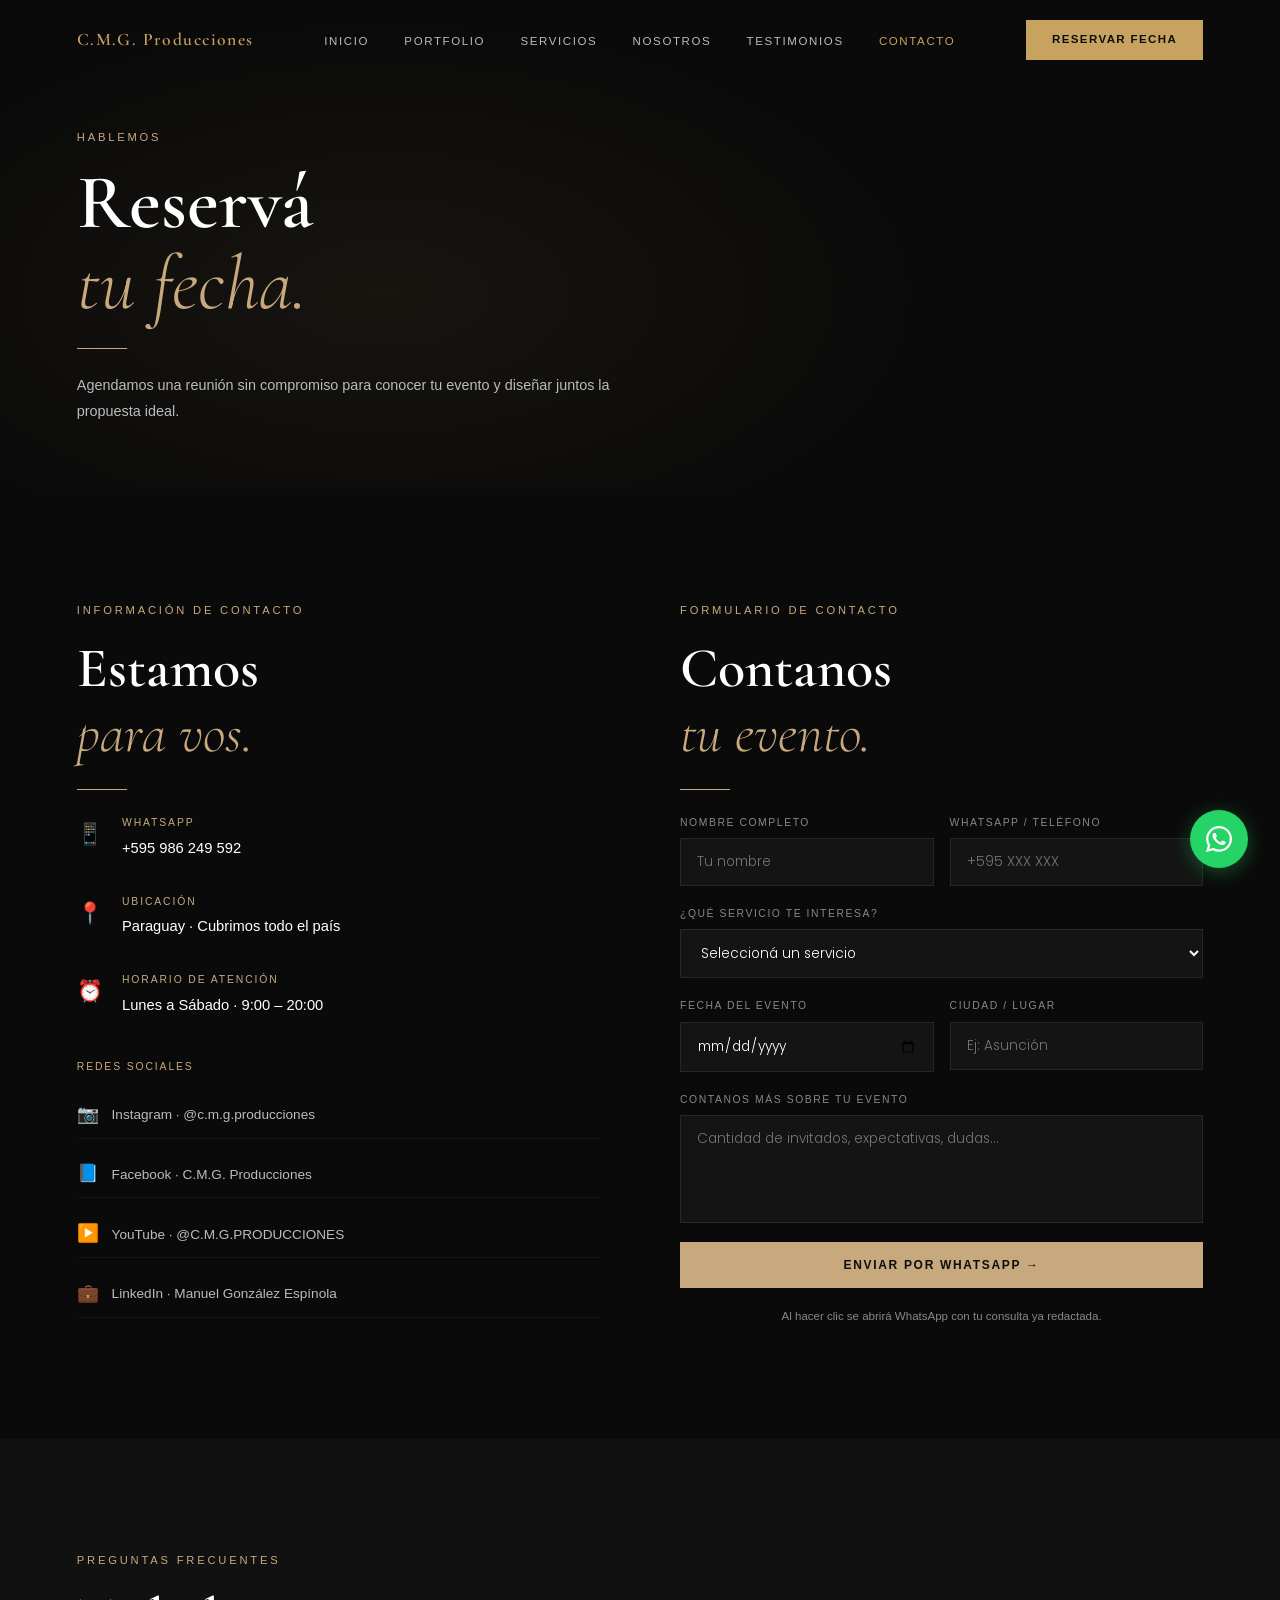
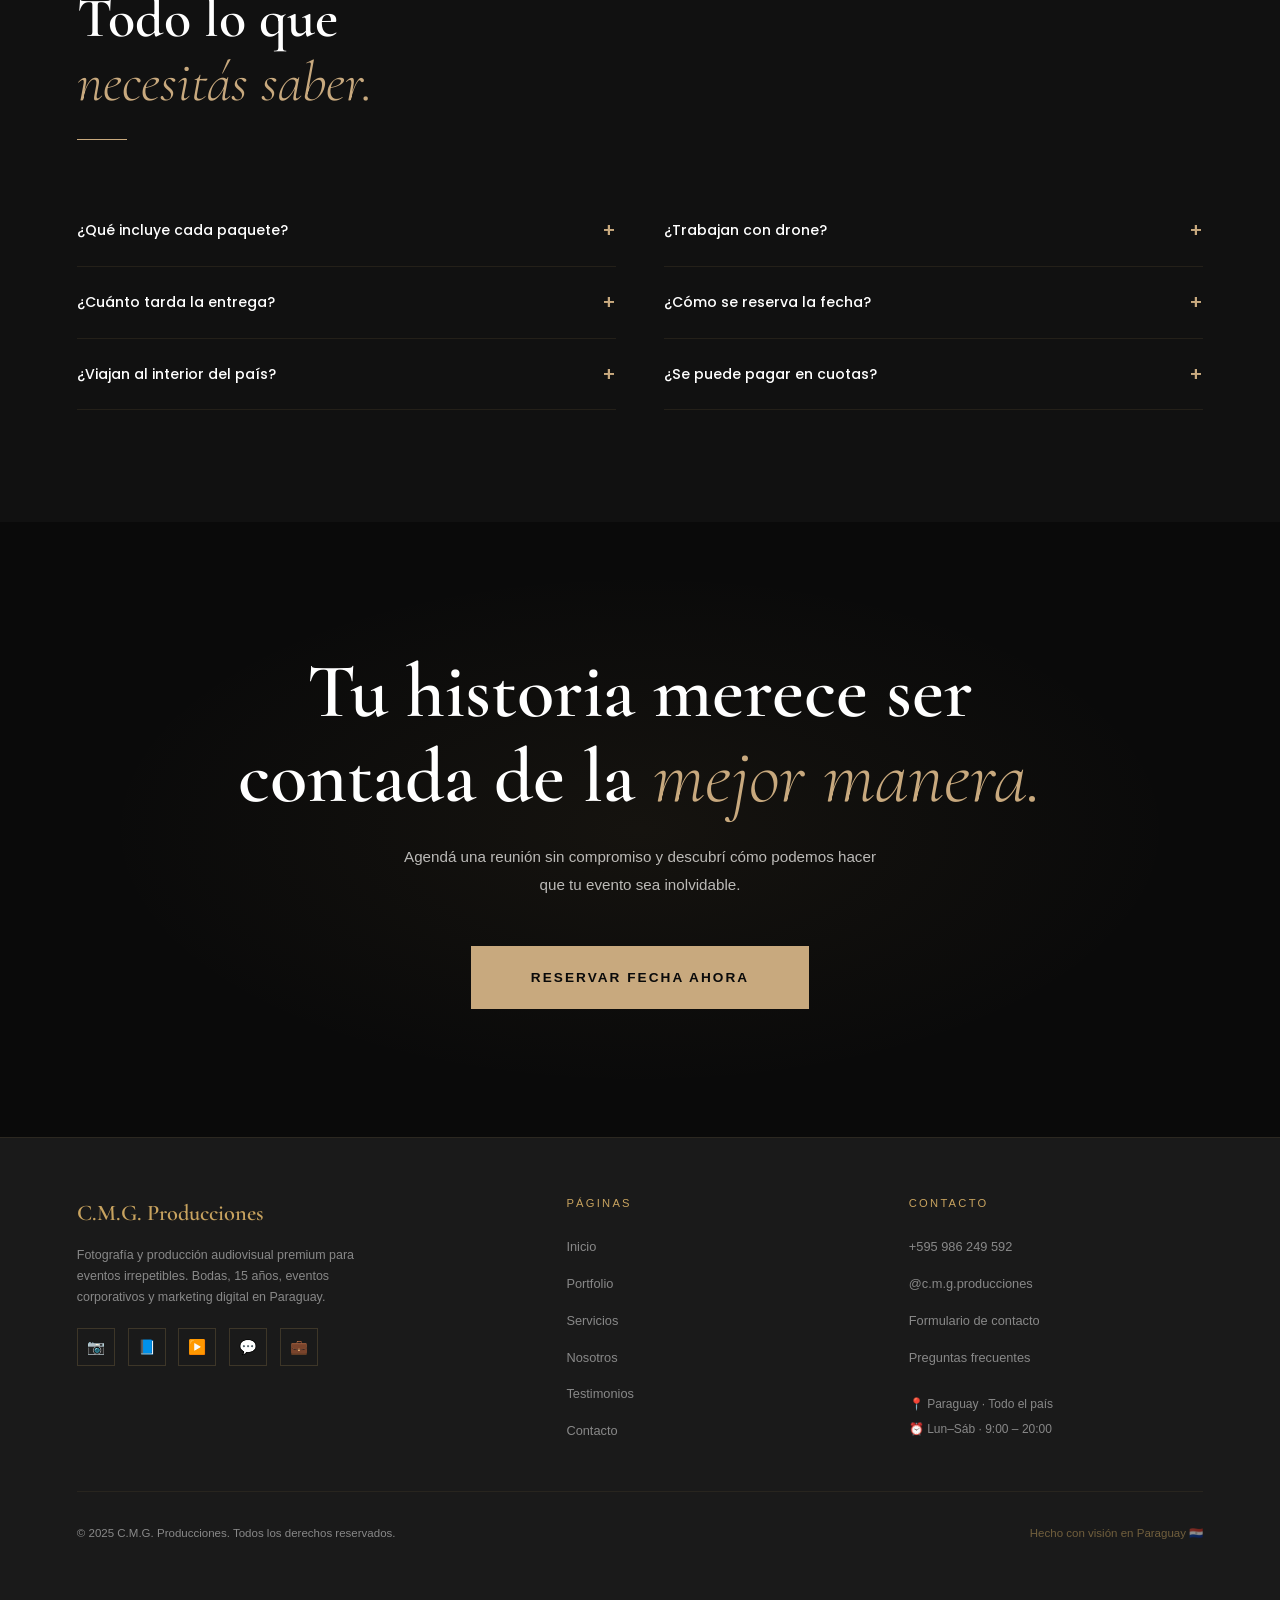
==== commit a968b28a: "Add files via upload" ====
--- a/contacto.html
+++ b/contacto.html
@@ -249,12 +249,14 @@
 
 <div id="footer-placeholder"></div>
 <div id="wa-placeholder"></div>
-<script src="components.js" defer></script>
+<script src="components.js"></script>
 <script>
+document.addEventListener('DOMContentLoaded',function(){
 document.getElementById('nav-placeholder').outerHTML = navHTML('contacto.html');
 document.getElementById('footer-placeholder').outerHTML = footerHTML();
 document.getElementById('wa-placeholder').outerHTML = waFloat();
 document.body.insertAdjacentHTML('beforeend', sharedScripts());
+});
 
 function sanitize(str) {
   // Remove HTML tags and dangerous characters to prevent XSS
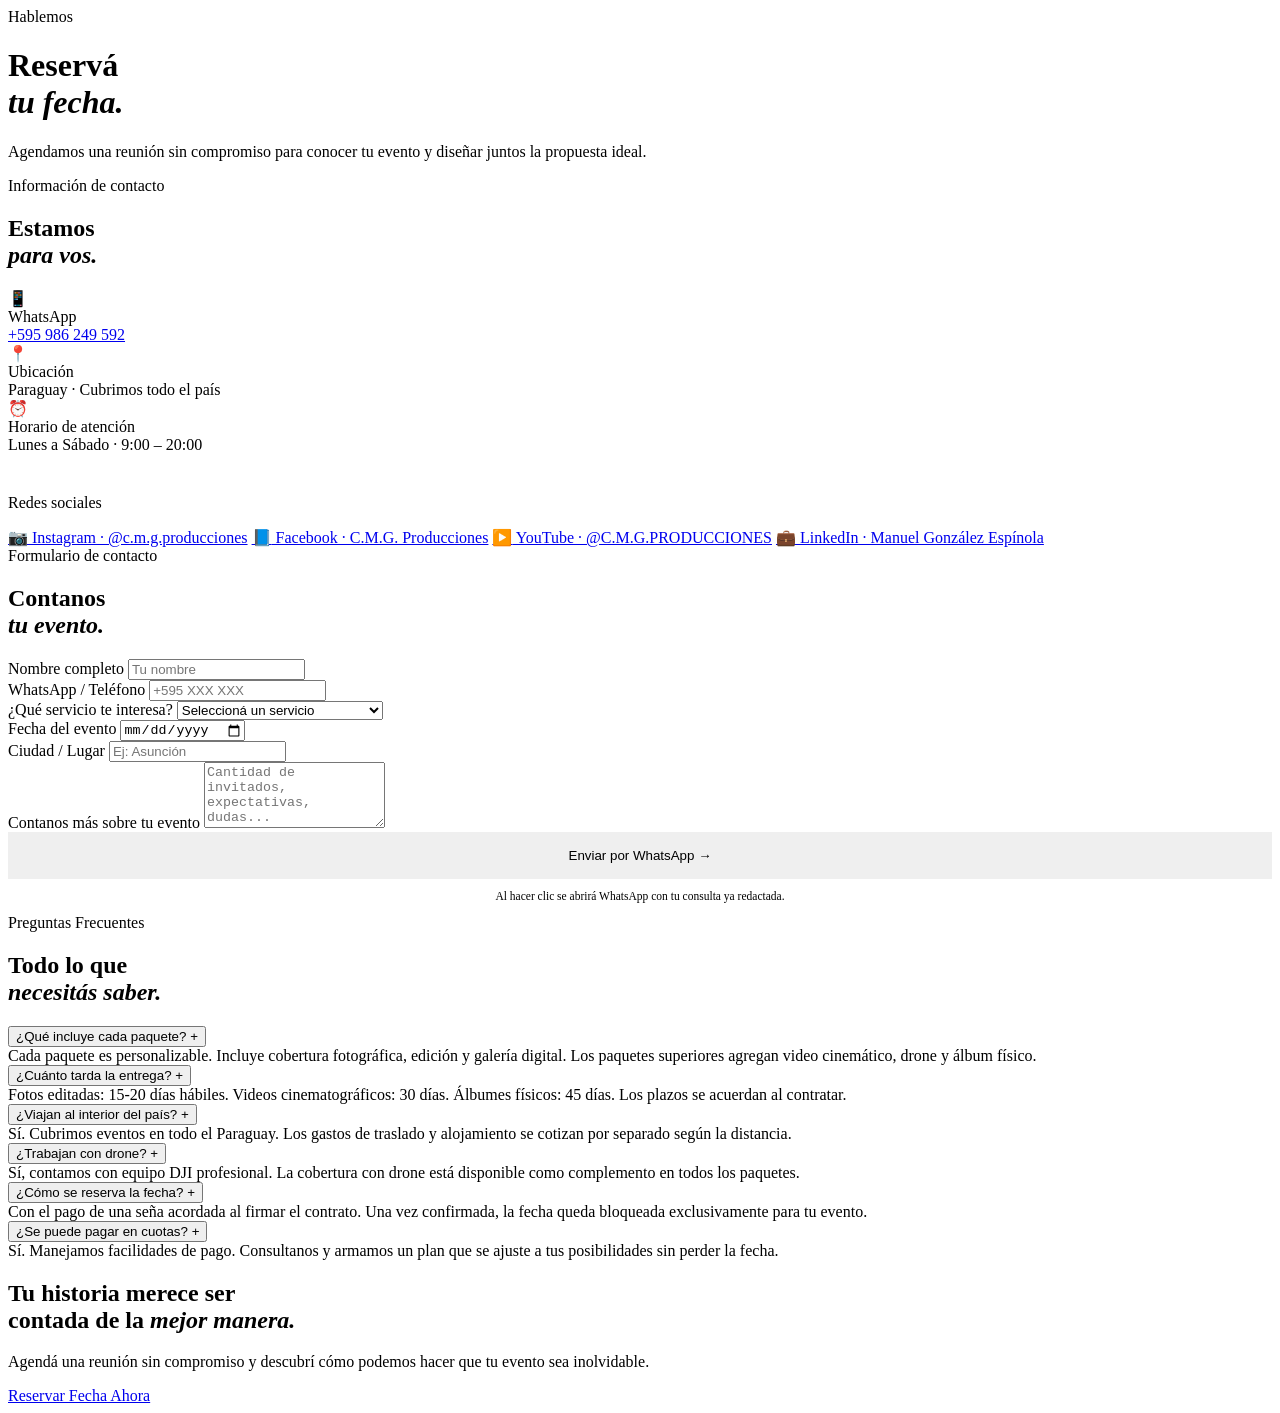
==== commit edd2de5c: "Add files via upload" ====
--- a/contacto.html
+++ b/contacto.html
@@ -10,92 +10,21 @@
   <meta name="robots" content="index, follow, max-snippet:-1, max-image-preview:large">
 <meta name="viewport" content="width=device-width, initial-scale=1.0">
 <title>Contacto | C.M.G. Producciones</title>
-<link rel="stylesheet" href="style.css">
-<style>
-#contacto-main{display:grid;grid-template-columns:1fr 1fr;gap:5rem;padding:7rem 6vw;background:var(--dark);}
-.contact-info{display:flex;flex-direction:column;gap:2rem;}
-.contact-item{display:flex;gap:1.2rem;align-items:flex-start;}
-.contact-icon{font-size:1.3rem;flex-shrink:0;margin-top:2px;}
-.contact-label{font-size:0.65rem;letter-spacing:0.18em;text-transform:uppercase;color:var(--gold);margin-bottom:4px;}
-.contact-value{font-size:0.92rem;color:var(--white);}
-.contact-value a{color:var(--white);text-decoration:none;transition:color 0.3s;}
-.contact-value a:hover{color:var(--gold);}
-.social-list{display:flex;flex-direction:column;gap:0.8rem;margin-top:1rem;}
-.social-link{display:flex;align-items:center;gap:0.8rem;text-decoration:none;color:var(--gray-light);font-size:0.85rem;transition:color 0.3s;padding:0.5rem 0;border-bottom:1px solid rgba(200,163,95,0.07);}
-.social-link:hover{color:var(--gold);}
-.social-link span:first-child{font-size:1.1rem;}
-
-/* Form */
-.contact-form{display:flex;flex-direction:column;gap:1.2rem;}
-.form-row{display:grid;grid-template-columns:1fr 1fr;gap:1rem;}
-.form-group{display:flex;flex-direction:column;gap:0.4rem;}
-.form-group label{font-size:0.65rem;letter-spacing:0.15em;text-transform:uppercase;color:var(--gray);}
-.form-group input,.form-group select,.form-group textarea{background:var(--dark-2);border:1px solid rgba(200,163,95,0.12);color:var(--white);padding:13px 16px;font-family:'Poppins',sans-serif;font-size:0.85rem;font-weight:300;outline:none;transition:border-color 0.3s;width:100%;}
-.form-group input:focus,.form-group select:focus,.form-group textarea:focus{border-color:var(--gold);}
-.form-group select option{background:var(--dark-2);}
-.form-group textarea{resize:none;}
-
-/* FAQ */
-#faq{padding:7rem 6vw;background:var(--dark-2);}
-.faq-grid{display:grid;grid-template-columns:1fr 1fr;gap:3rem;margin-top:3.5rem;}
-.faq-item{border-bottom:1px solid rgba(200,163,95,0.1);}
-.faq-q{width:100%;background:none;border:none;color:var(--white);font-family:'Poppins',sans-serif;font-size:0.88rem;font-weight:500;text-align:left;padding:1.3rem 0;cursor:pointer;display:flex;justify-content:space-between;align-items:center;gap:1rem;transition:color 0.3s;}
-.faq-q:hover{color:var(--gold);}
-.faq-icon{color:var(--gold);font-size:1.2rem;flex-shrink:0;transition:transform 0.3s;}
-.faq-a{max-height:0;overflow:hidden;font-size:0.82rem;color:var(--gray);line-height:1.85;transition:max-height 0.4s ease,padding 0.3s;}
-.faq-item.open .faq-a{max-height:200px;padding-bottom:1.2rem;}
-.faq-item.open .faq-icon{transform:rotate(45deg);}
-
-/* CTA final */
-#cta-final{padding:8rem 6vw;background:var(--dark);text-align:center;position:relative;overflow:hidden;}
-#cta-final::before{content:'';position:absolute;inset:0;background:radial-gradient(ellipse 60% 60% at 50% 50%,rgba(200,163,95,0.06) 0%,transparent 70%);}
-.cta-title{font-family:'Cormorant Garamond',serif;font-size:clamp(2.5rem,6vw,5rem);font-weight:600;line-height:1.1;margin-bottom:1.5rem;position:relative;}
-.cta-title em{font-style:italic;color:var(--gold);font-weight:300;}
-.cta-sub{font-size:0.95rem;color:var(--gray-light);max-width:500px;margin:0 auto 3rem;line-height:1.8;}
-.btn-gold-lg{background:var(--gold);color:var(--dark);padding:20px 60px;font-size:0.85rem;letter-spacing:0.15em;text-transform:uppercase;font-weight:700;text-decoration:none;display:inline-block;transition:all 0.3s;position:relative;}
-.btn-gold-lg:hover{background:var(--gold-light);transform:translateY(-3px);box-shadow:0 12px 40px rgba(200,163,95,0.3);}
-
-@media(max-width:900px){#contacto-main{grid-template-columns:1fr;gap:4rem;}.faq-grid{grid-template-columns:1fr;}.form-row{grid-template-columns:1fr;}}
-
-:root {
-  --cream: #C8A97E;
-  --cream-light: #dfc4a0;
-  --bg: #0A0A0A;
-  --bg2: #111111;
-  --bg3: #181818;
-  --text: #E8E8E8;
-  --text-muted: #888;
-}
-body { font-family: 'Inter', sans-serif; }
-
-/* Page hero upgrade */
-.page-hero { min-height: 50vh; background: var(--bg) !important; }
-.page-eyebrow { color: var(--cream) !important; }
-.page-title em { color: var(--cream) !important; }
-.gold-bar { background: var(--cream) !important; }
-.eyebrow { color: var(--cream) !important; }
-.section-title em { color: var(--cream); }
-
-/* Reveal animation */
-.reveal { opacity: 0; transform: translateY(24px); transition: opacity 0.8s ease, transform 0.8s ease; }
-.reveal.visible { opacity: 1; transform: translateY(0); }
-.reveal-d1 { transition-delay: 0.1s; }
-.reveal-d2 { transition-delay: 0.2s; }
-
-#contacto-main { background: var(--bg) !important; }
-.contact-label { color: var(--cream) !important; }
-.contact-icon { color: var(--cream) !important; }
-.social-link:hover { color: var(--cream) !important; }
-.form-group input:focus,.form-group select:focus,.form-group textarea:focus { border-color: var(--cream) !important; }
-.btn-gold { background: var(--cream) !important; }
-#faq { background: var(--bg2) !important; }
-.faq-icon { color: var(--cream) !important; }
-.faq-q:hover { color: var(--cream) !important; }
-#cta-final { background: var(--bg) !important; }
-.cta-title em { color: var(--cream) !important; }
-.btn-gold-lg { background: var(--cream) !important; color: var(--bg) !important; }
-.btn-gold-lg:hover { background: var(--cream-light) !important; }
-</style>
+<link rel="preconnect" href="https://fonts.googleapis.com">
+<link rel="preconnect" href="https://fonts.gstatic.com" crossorigin>
+<link href="https://fonts.googleapis.com/css2?family=Cormorant+Garamond:ital,wght@0,300;0,400;0,600;1,300;1,400;1,600&family=Poppins:wght@300;400;500;600;700&display=swap" rel="stylesheet">
+<link rel="canonical" href="https://manuelg2007-dev.github.io/cmgproducciones/contacto.html">
+<meta property="og:title" content="Contacto · C.M.G. Producciones">
+<meta property="og:description" content="Reservá tu fecha con C.M.G. Producciones. Fotografía y video de bodas, XV años y eventos corporativos en Paraguay. Respondemos en menos de 24 horas.">
+<meta property="og:type" content="website">
+<meta property="og:url" content="https://manuelg2007-dev.github.io/cmgproducciones/contacto.html">
+<meta name="twitter:card" content="summary_large_image">
+<meta name="description" content="Reservá tu fecha con C.M.G. Producciones. Fotografía y video de bodas, XV años y eventos corporativos en Paraguay. Respondemos en menos de 24 horas.">
+<link rel="stylesheet" href="assets/css/tokens.css">
+<link rel="stylesheet" href="assets/css/layout.css">
+<link rel="stylesheet" href="assets/css/components/site-chrome.css">
+<link rel="stylesheet" href="assets/css/components/cream-theme.css">
+<link rel="stylesheet" href="assets/css/pages/contacto.css">
 </head>
 <body>
 <div id="nav-placeholder"></div>
@@ -112,7 +41,7 @@
 
 <!-- CONTACTO MAIN -->
 <div id="contacto-main">
-  <div class="">
+  <div>
     <span class="eyebrow">Información de contacto</span>
     <h2 class="section-title">Estamos<br><em>para vos.</em></h2>
     <div class="gold-bar"></div>
@@ -149,7 +78,7 @@
       </div>
     </div>
   </div>
-  <div class="">
+  <div>
     <span class="eyebrow">Formulario de contacto</span>
     <h2 class="section-title">Contanos<br><em>tu evento.</em></h2>
     <div class="gold-bar"></div>
@@ -191,7 +120,7 @@
         <label>Contanos más sobre tu evento</label>
         <textarea rows="4" id="f-detalle" placeholder="Cantidad de invitados, expectativas, dudas..."></textarea>
       </div>
-      <button onclick="enviarWA()" class="btn-gold" style="border:none;cursor:pointer;width:100%;text-align:center;padding:16px;">
+      <button data-submit-contact class="btn-gold" style="border:none;cursor:pointer;width:100%;text-align:center;padding:16px;">
         Enviar por WhatsApp →
       </button>
       <p style="font-size:0.72rem;color:var(--gray);text-align:center;">Al hacer clic se abrirá WhatsApp con tu consulta ya redactada.</p>
@@ -201,7 +130,7 @@
 
 <!-- FAQ -->
 <section id="faq">
-  <div class="">
+  <div>
     <span class="eyebrow">Preguntas Frecuentes</span>
     <h2 class="section-title">Todo lo que<br><em>necesitás saber.</em></h2>
     <div class="gold-bar"></div>
@@ -209,29 +138,29 @@
   <div class="faq-grid">
     <div>
       <div class="faq-item">
-        <button class="faq-q" onclick="toggleFaq(this)">¿Qué incluye cada paquete? <span class="faq-icon">+</span></button>
+        <button class="faq-q" data-faq-toggle>¿Qué incluye cada paquete? <span class="faq-icon">+</span></button>
         <div class="faq-a">Cada paquete es personalizable. Incluye cobertura fotográfica, edición y galería digital. Los paquetes superiores agregan video cinemático, drone y álbum físico.</div>
       </div>
       <div class="faq-item">
-        <button class="faq-q" onclick="toggleFaq(this)">¿Cuánto tarda la entrega? <span class="faq-icon">+</span></button>
+        <button class="faq-q" data-faq-toggle>¿Cuánto tarda la entrega? <span class="faq-icon">+</span></button>
         <div class="faq-a">Fotos editadas: 15-20 días hábiles. Videos cinematográficos: 30 días. Álbumes físicos: 45 días. Los plazos se acuerdan al contratar.</div>
       </div>
       <div class="faq-item">
-        <button class="faq-q" onclick="toggleFaq(this)">¿Viajan al interior del país? <span class="faq-icon">+</span></button>
+        <button class="faq-q" data-faq-toggle>¿Viajan al interior del país? <span class="faq-icon">+</span></button>
         <div class="faq-a">Sí. Cubrimos eventos en todo el Paraguay. Los gastos de traslado y alojamiento se cotizan por separado según la distancia.</div>
       </div>
     </div>
     <div>
       <div class="faq-item">
-        <button class="faq-q" onclick="toggleFaq(this)">¿Trabajan con drone? <span class="faq-icon">+</span></button>
+        <button class="faq-q" data-faq-toggle>¿Trabajan con drone? <span class="faq-icon">+</span></button>
         <div class="faq-a">Sí, contamos con equipo DJI profesional. La cobertura con drone está disponible como complemento en todos los paquetes.</div>
       </div>
       <div class="faq-item">
-        <button class="faq-q" onclick="toggleFaq(this)">¿Cómo se reserva la fecha? <span class="faq-icon">+</span></button>
+        <button class="faq-q" data-faq-toggle>¿Cómo se reserva la fecha? <span class="faq-icon">+</span></button>
         <div class="faq-a">Con el pago de una seña acordada al firmar el contrato. Una vez confirmada, la fecha queda bloqueada exclusivamente para tu evento.</div>
       </div>
       <div class="faq-item">
-        <button class="faq-q" onclick="toggleFaq(this)">¿Se puede pagar en cuotas? <span class="faq-icon">+</span></button>
+        <button class="faq-q" data-faq-toggle>¿Se puede pagar en cuotas? <span class="faq-icon">+</span></button>
         <div class="faq-a">Sí. Manejamos facilidades de pago. Consultanos y armamos un plan que se ajuste a tus posibilidades sin perder la fecha.</div>
       </div>
     </div>
@@ -240,7 +169,7 @@
 
 <!-- CTA FINAL -->
 <section id="cta-final">
-  <div class="">
+  <div>
     <h2 class="cta-title">Tu historia merece ser<br>contada de la <em>mejor manera.</em></h2>
     <p class="cta-sub">Agendá una reunión sin compromiso y descubrí cómo podemos hacer que tu evento sea inolvidable.</p>
     <a href="https://wa.me/595986249592?text=Hola%2C%20quiero%20reservar%20mi%20fecha%20%F0%9F%93%B8" target="_blank" rel="noopener noreferrer" class="btn-gold-lg">Reservar Fecha Ahora</a>
@@ -249,46 +178,6 @@
 
 <div id="footer-placeholder"></div>
 <div id="wa-placeholder"></div>
-<script src="components.js"></script>
-<script>
-document.addEventListener('DOMContentLoaded',function(){
-document.getElementById('nav-placeholder').outerHTML = navHTML('contacto.html');
-document.getElementById('footer-placeholder').outerHTML = footerHTML();
-document.getElementById('wa-placeholder').outerHTML = waFloat();
-document.body.insertAdjacentHTML('beforeend', sharedScripts());
-});
-
-function sanitize(str) {
-  // Remove HTML tags and dangerous characters to prevent XSS
-  return str.replace(/<[^>]*>/g, '')
-            .replace(/[<>"'`]/g, '')
-            .trim()
-            .substring(0, 500); // max 500 chars per field
-}
-function enviarWA(){
-  const n = sanitize(document.getElementById('f-nombre').value) || 'Sin nombre';
-  const t = sanitize(document.getElementById('f-tel').value) || 'No indicado';
-  const s = sanitize(document.getElementById('f-servicio').value) || 'No seleccionado';
-  const f = sanitize(document.getElementById('f-fecha').value) || 'A confirmar';
-  const c = sanitize(document.getElementById('f-ciudad').value) || 'No indicada';
-  const d = sanitize(document.getElementById('f-detalle').value) || '';
-  // Rate limiting - prevent spam submissions
-  const lastSubmit = localStorage.getItem('cmg_last_submit');
-  const now = Date.now();
-  if (lastSubmit && (now - parseInt(lastSubmit)) < 30000) {
-    alert('Por favor esperá 30 segundos antes de enviar otro mensaje.');
-    return;
-  }
-  localStorage.setItem('cmg_last_submit', now.toString());
-  const msg = `Hola! Les escribo desde su web 👋\n\n*Nombre:* ${n}\n*Tel:* ${t}\n*Servicio:* ${s}\n*Fecha:* ${f}\n*Ciudad:* ${c}\n*Detalle:* ${d}`;
-  window.open(`https://wa.me/595986249592?text=${encodeURIComponent(msg)}`, '_blank');
-}
-function toggleFaq(btn){
-  const item=btn.parentElement;
-  const wasOpen=item.classList.contains('open');
-  document.querySelectorAll('.faq-item').forEach(i=>i.classList.remove('open'));
-  if(!wasOpen)item.classList.add('open');
-}
-</script>
+<script type="module" src="assets/js/pages/contacto.js"></script>
 </body>
 </html>
